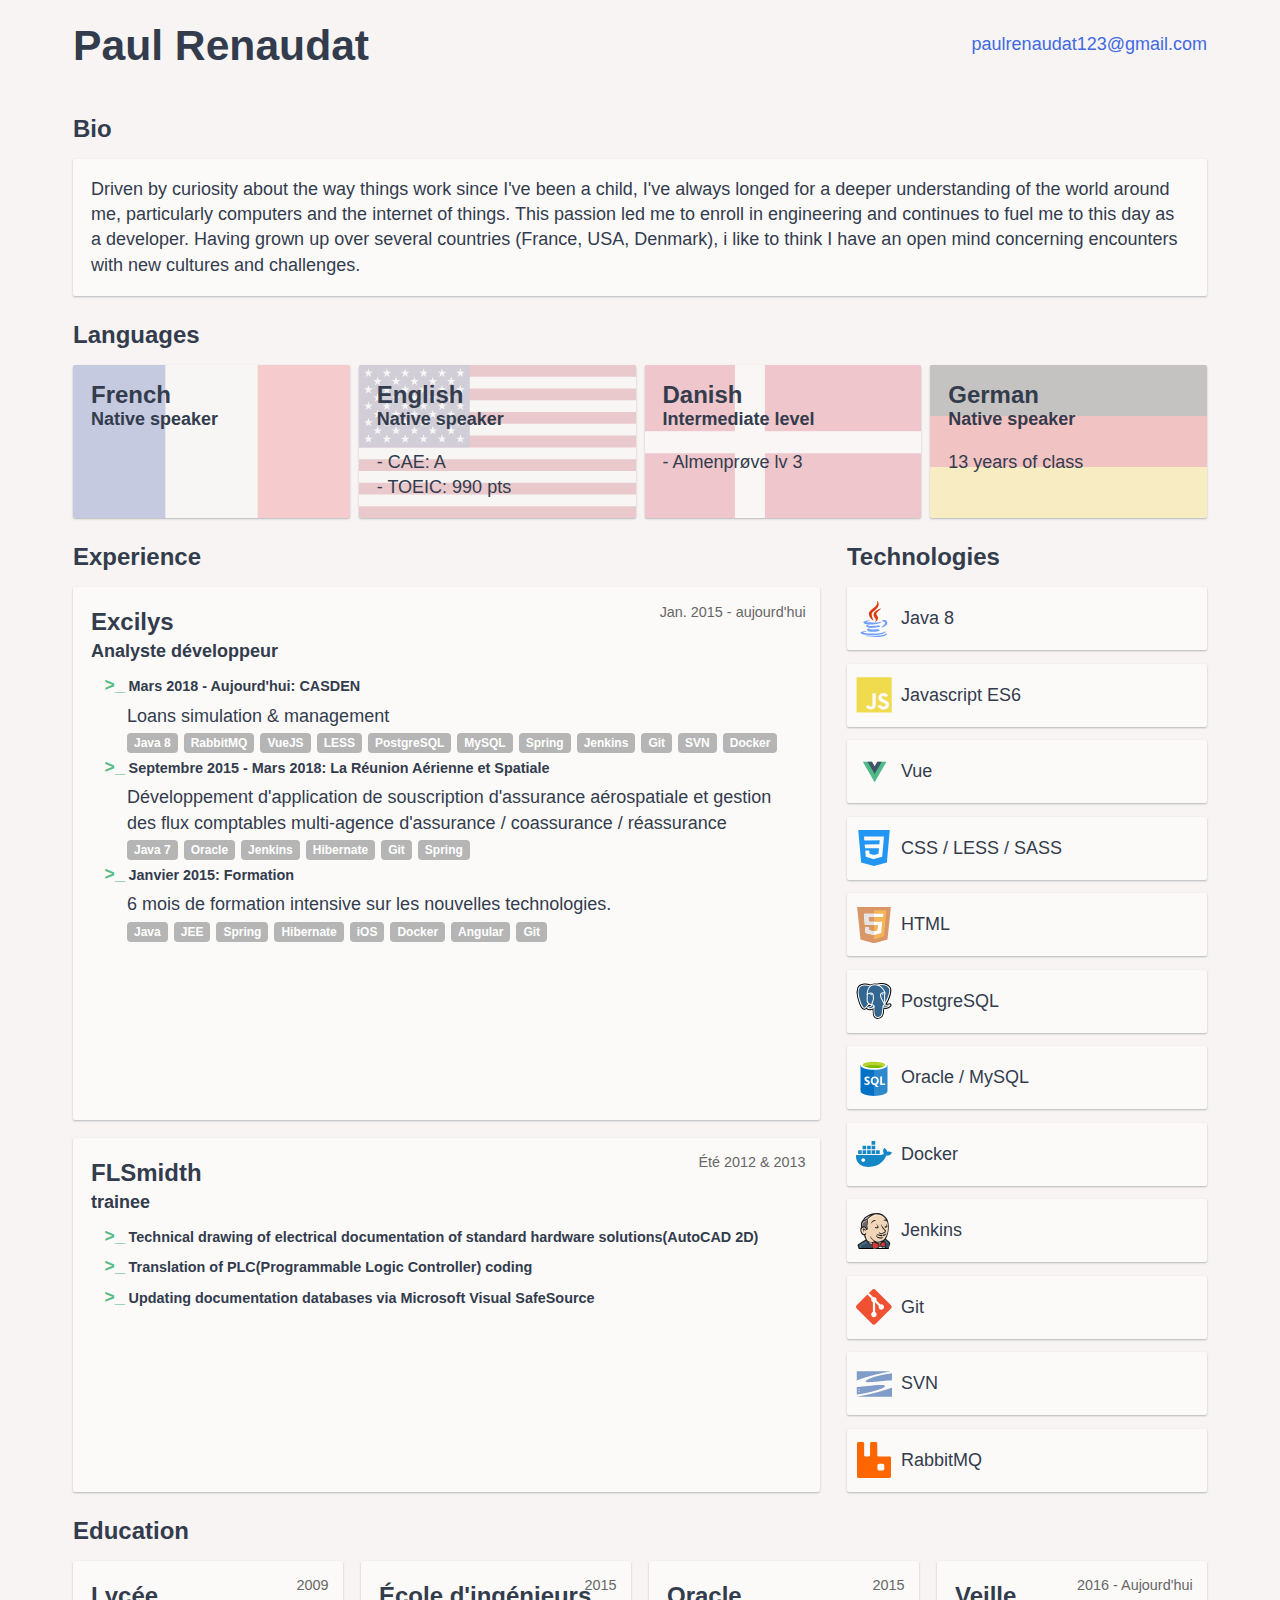
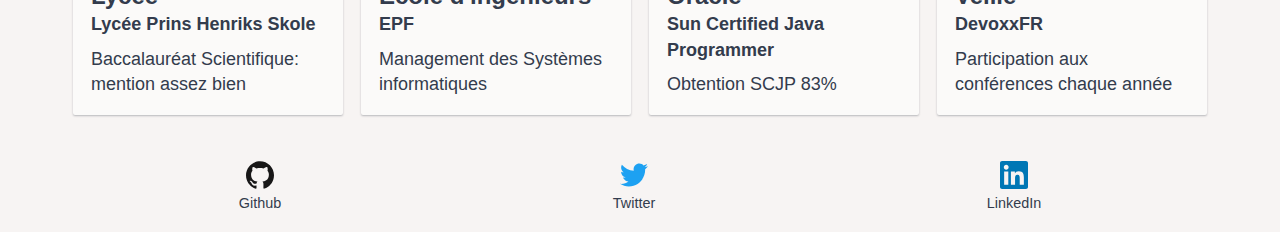
==== index.html @ d59a0364 "initial commit" ====
<!DOCTYPE html><html><head><meta charset=utf-8><meta name=viewport content="width=device-width,initial-scale=1"><title>curriculum-vitae</title><link href=/static/css/app.72af7af60efbcabe0be3efa910bf8b31.css rel=stylesheet></head><body><div id=app></div><script type=text/javascript src=/static/js/manifest.2ae2e69a05c33dfc65f8.js></script><script type=text/javascript src=/static/js/vendor.1748317793fd05195ff8.js></script><script type=text/javascript src=/static/js/app.2451715f30e1160f2554.js></script></body></html>
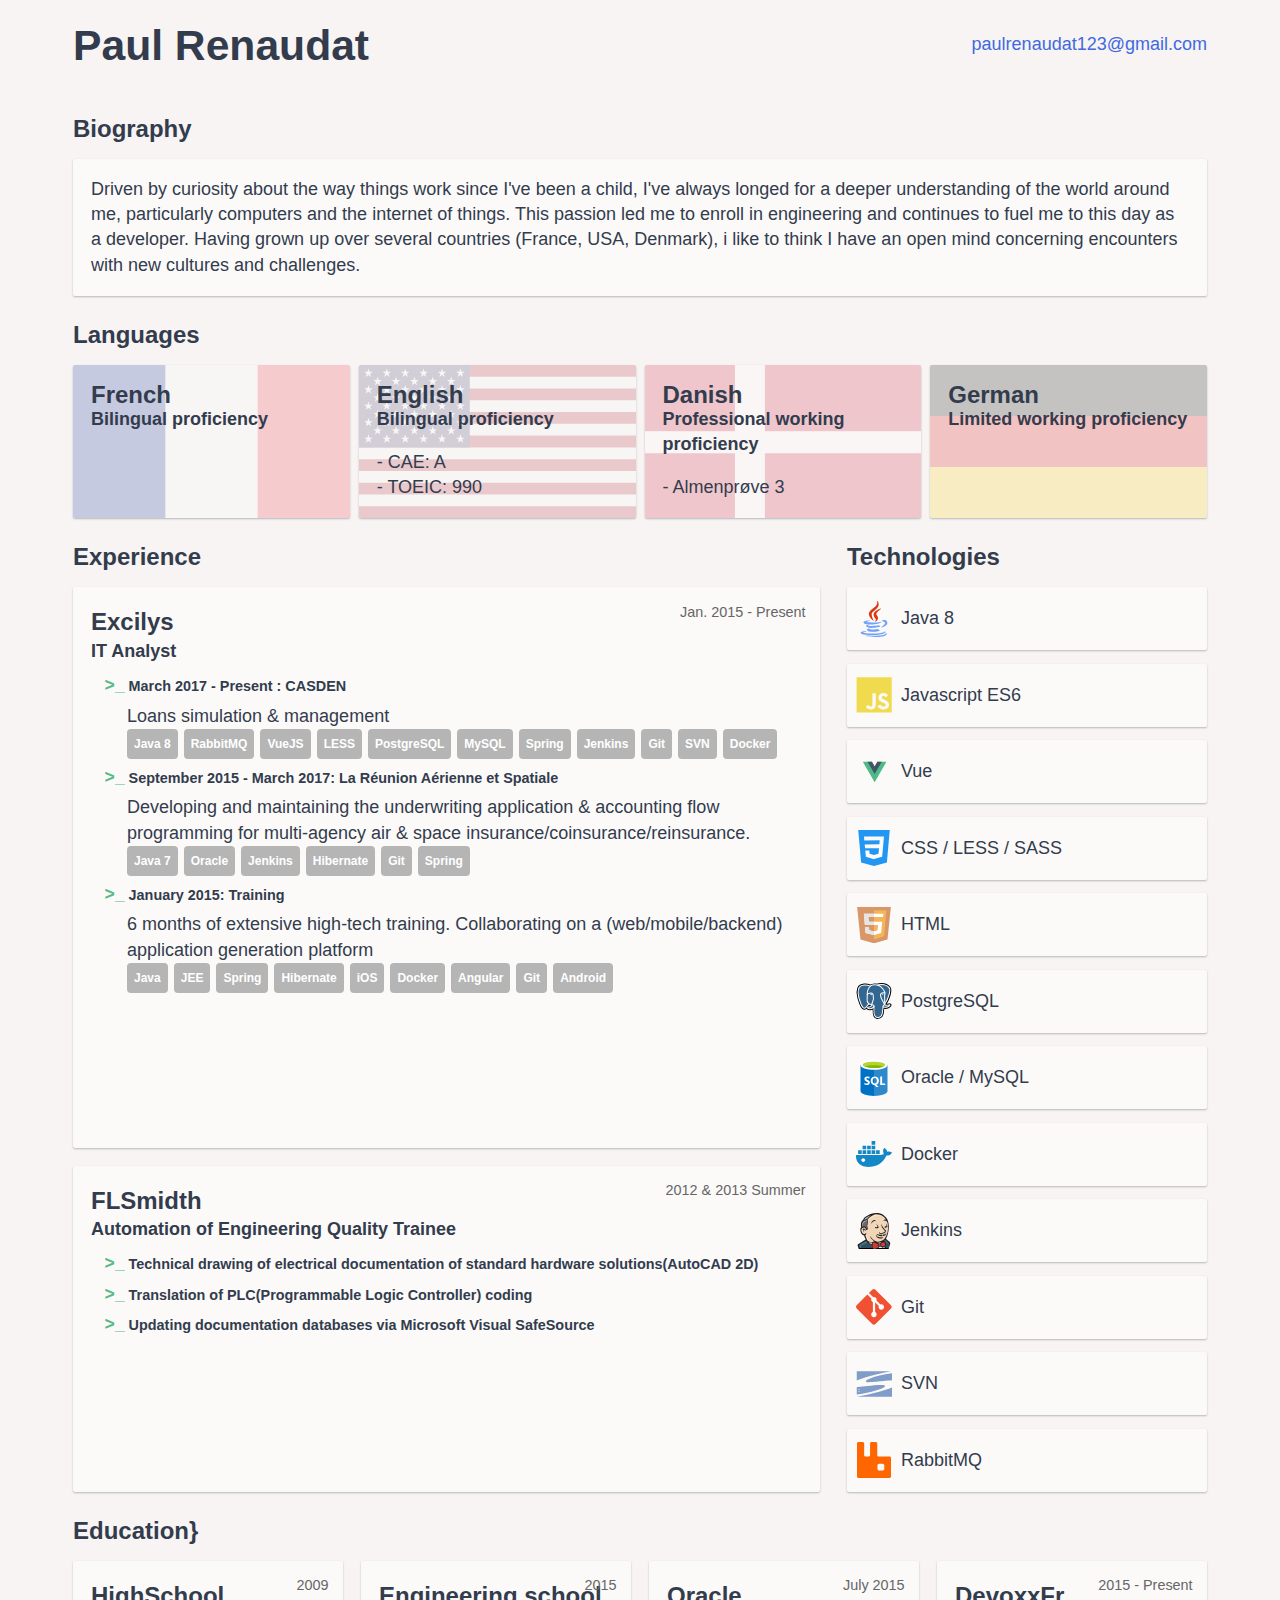
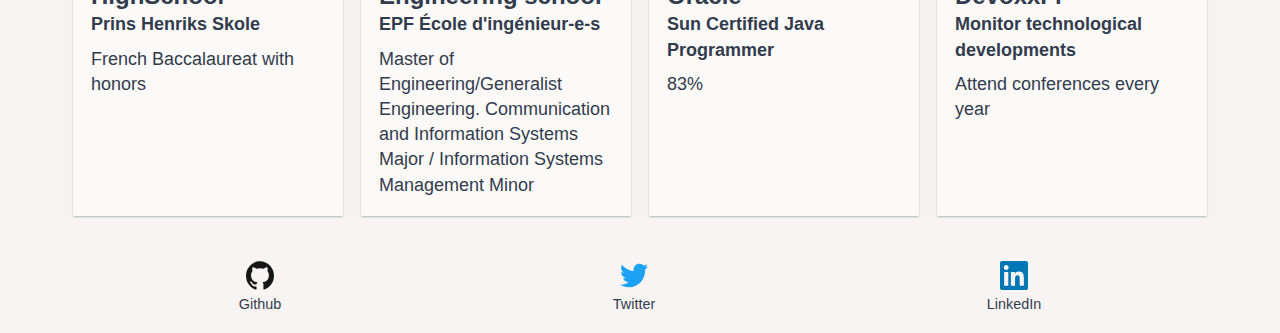
==== commit 1050d417: "Internationalization: English" ====
--- a/index.html
+++ b/index.html
@@ -1 +1 @@
-<!DOCTYPE html><html><head><meta charset=utf-8><meta name=viewport content="width=device-width,initial-scale=1"><title>curriculum-vitae</title><link href=/static/css/app.72af7af60efbcabe0be3efa910bf8b31.css rel=stylesheet></head><body><div id=app></div><script type=text/javascript src=/static/js/manifest.2ae2e69a05c33dfc65f8.js></script><script type=text/javascript src=/static/js/vendor.1748317793fd05195ff8.js></script><script type=text/javascript src=/static/js/app.2451715f30e1160f2554.js></script></body></html>+<!DOCTYPE html><html><head><meta charset=utf-8><meta name=viewport content="width=device-width,initial-scale=1"><title>curriculum-vitae</title><link href=/static/css/app.1863fc5fb77bbf890d0600bd3977de11.css rel=stylesheet></head><body><div id=app></div><script type=text/javascript src=/static/js/manifest.2ae2e69a05c33dfc65f8.js></script><script type=text/javascript src=/static/js/vendor.dfe7c8c635bc4fe7c06b.js></script><script type=text/javascript src=/static/js/app.135bc4d16078dfc34bb4.js></script></body></html>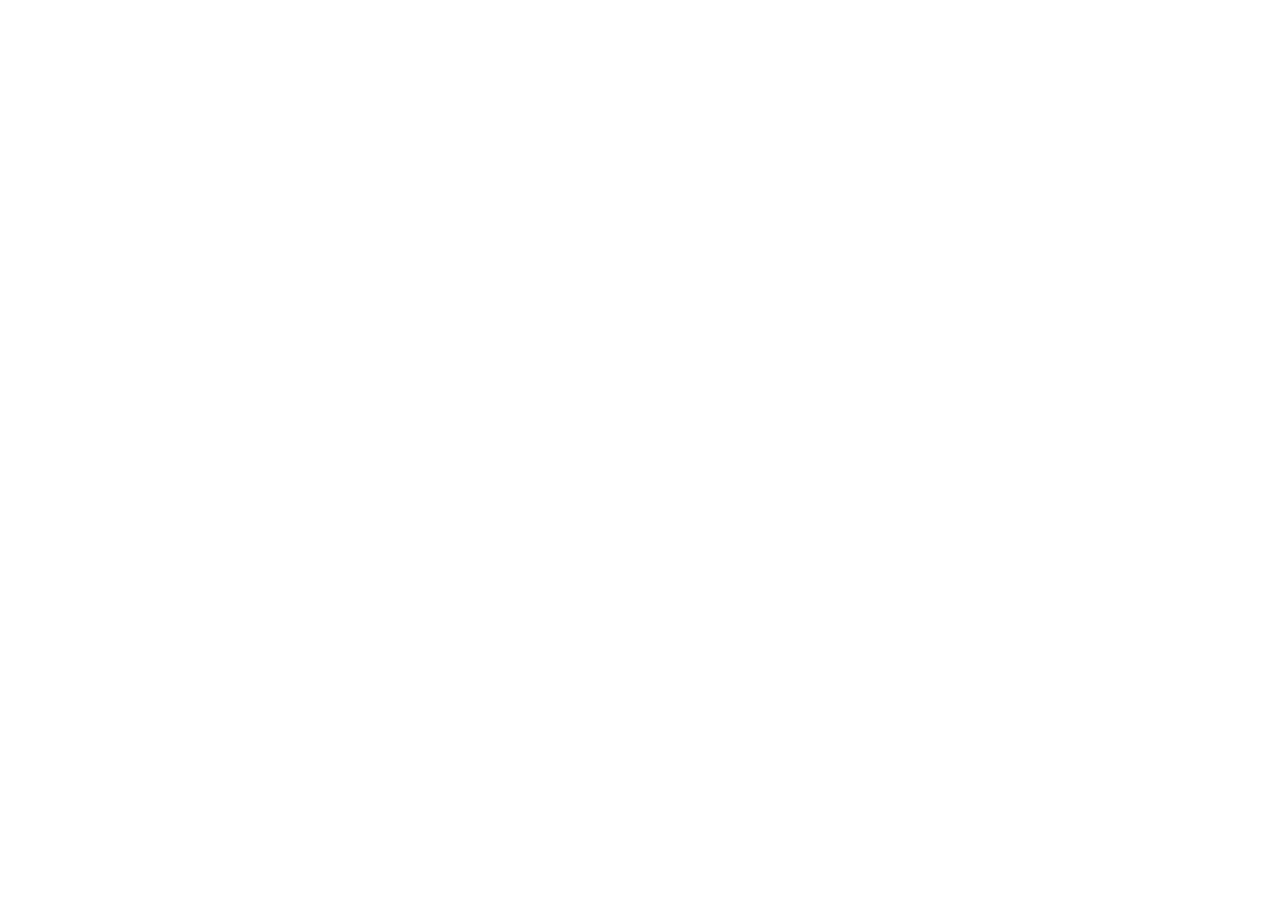
==== commit 51b69a0a: "upgrade" ====
--- a/index.html
+++ b/index.html
@@ -1 +1 @@
-<!DOCTYPE html><html><head><meta charset=utf-8><meta name=viewport content="width=device-width,initial-scale=1"><title>curriculum-vitae</title><link href=/static/css/app.1863fc5fb77bbf890d0600bd3977de11.css rel=stylesheet></head><body><div id=app></div><script type=text/javascript src=/static/js/manifest.2ae2e69a05c33dfc65f8.js></script><script type=text/javascript src=/static/js/vendor.dfe7c8c635bc4fe7c06b.js></script><script type=text/javascript src=/static/js/app.135bc4d16078dfc34bb4.js></script></body></html>+<!DOCTYPE html><html><head><meta charset=utf-8><meta name=viewport content="width=device-width,initial-scale=1"><title>curriculum-vitae</title><link href=/static/css/app.1b7cfc2bcf558fa7654674247ddd750d.css rel=stylesheet></head><body><div id=app></div><script type=text/javascript src=/static/js/manifest.2ae2e69a05c33dfc65f8.js></script><script type=text/javascript src=/static/js/vendor.b460f0ddac61cda8b75d.js></script><script type=text/javascript src=/static/js/app.bc20e5b9e0e9f306db7e.js></script></body></html>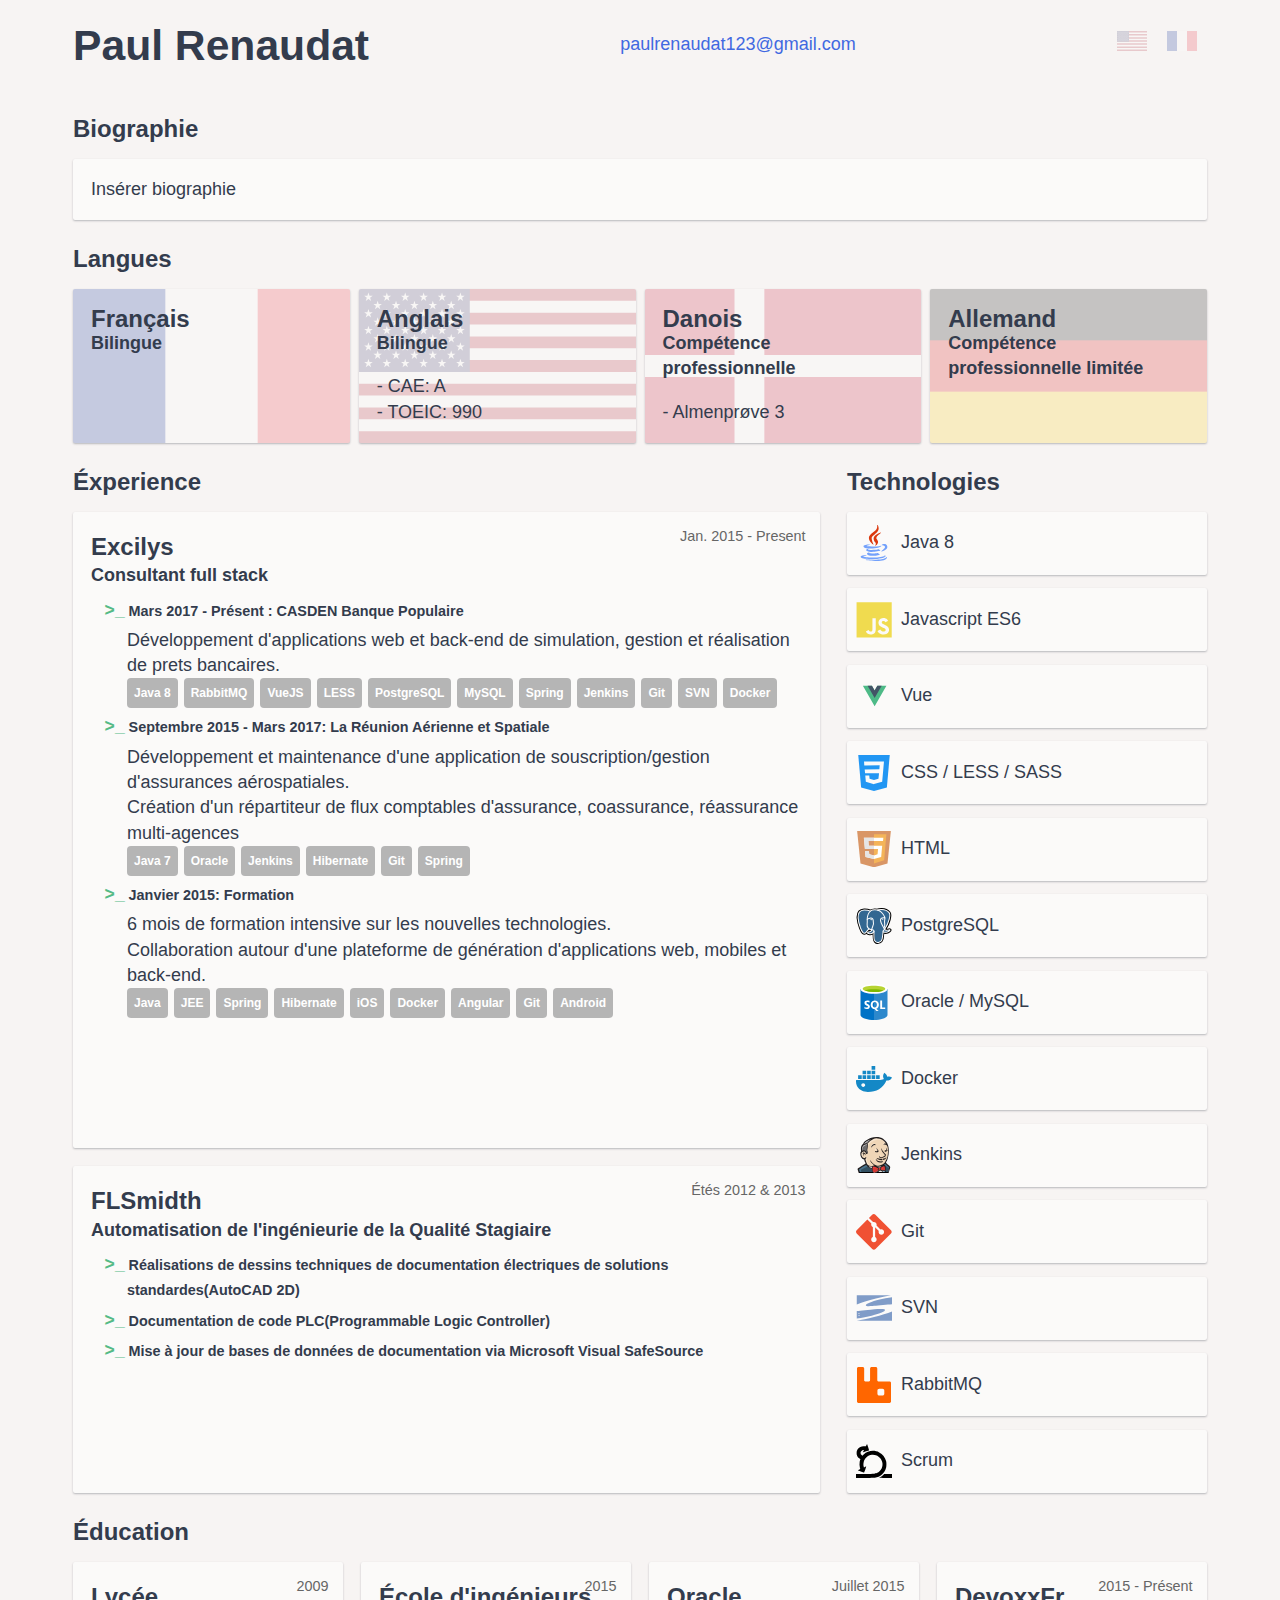
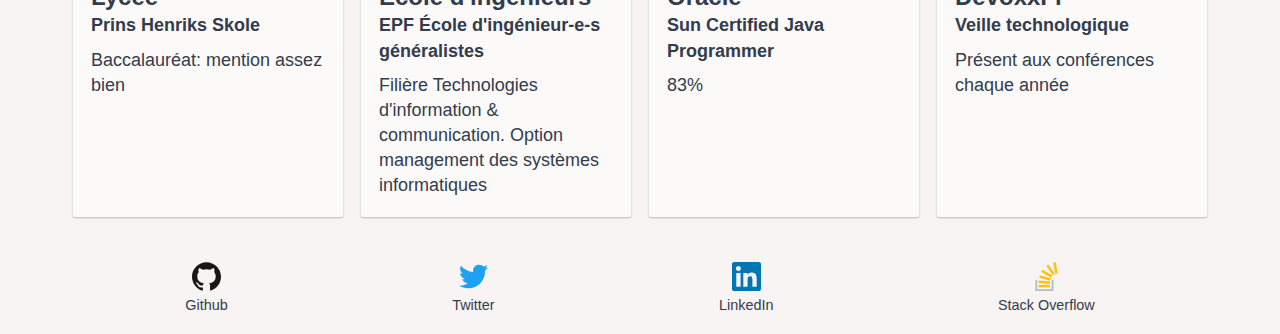
==== commit 4ea8f730: "Update index.html" ====
--- a/index.html
+++ b/index.html
@@ -1 +1 @@
-<!DOCTYPE html><html><head><meta charset=utf-8><meta name=viewport content="width=device-width,initial-scale=1"><title>curriculum-vitae</title><link href=/static/css/app.1b7cfc2bcf558fa7654674247ddd750d.css rel=stylesheet></head><body><div id=app></div><script type=text/javascript src=/static/js/manifest.2ae2e69a05c33dfc65f8.js></script><script type=text/javascript src=/static/js/vendor.b460f0ddac61cda8b75d.js></script><script type=text/javascript src=/static/js/app.bc20e5b9e0e9f306db7e.js></script></body></html>+<!DOCTYPE html><html><head><meta charset=utf-8><meta name=viewport content="width=device-width,initial-scale=1"><title>CV - Paul Renaudat</title><link href=/static/css/app.1b7cfc2bcf558fa7654674247ddd750d.css rel=stylesheet></head><body><div id=app></div><script type=text/javascript src=/static/js/manifest.2ae2e69a05c33dfc65f8.js></script><script type=text/javascript src=/static/js/vendor.b460f0ddac61cda8b75d.js></script><script type=text/javascript src=/static/js/app.bc20e5b9e0e9f306db7e.js></script></body></html>
